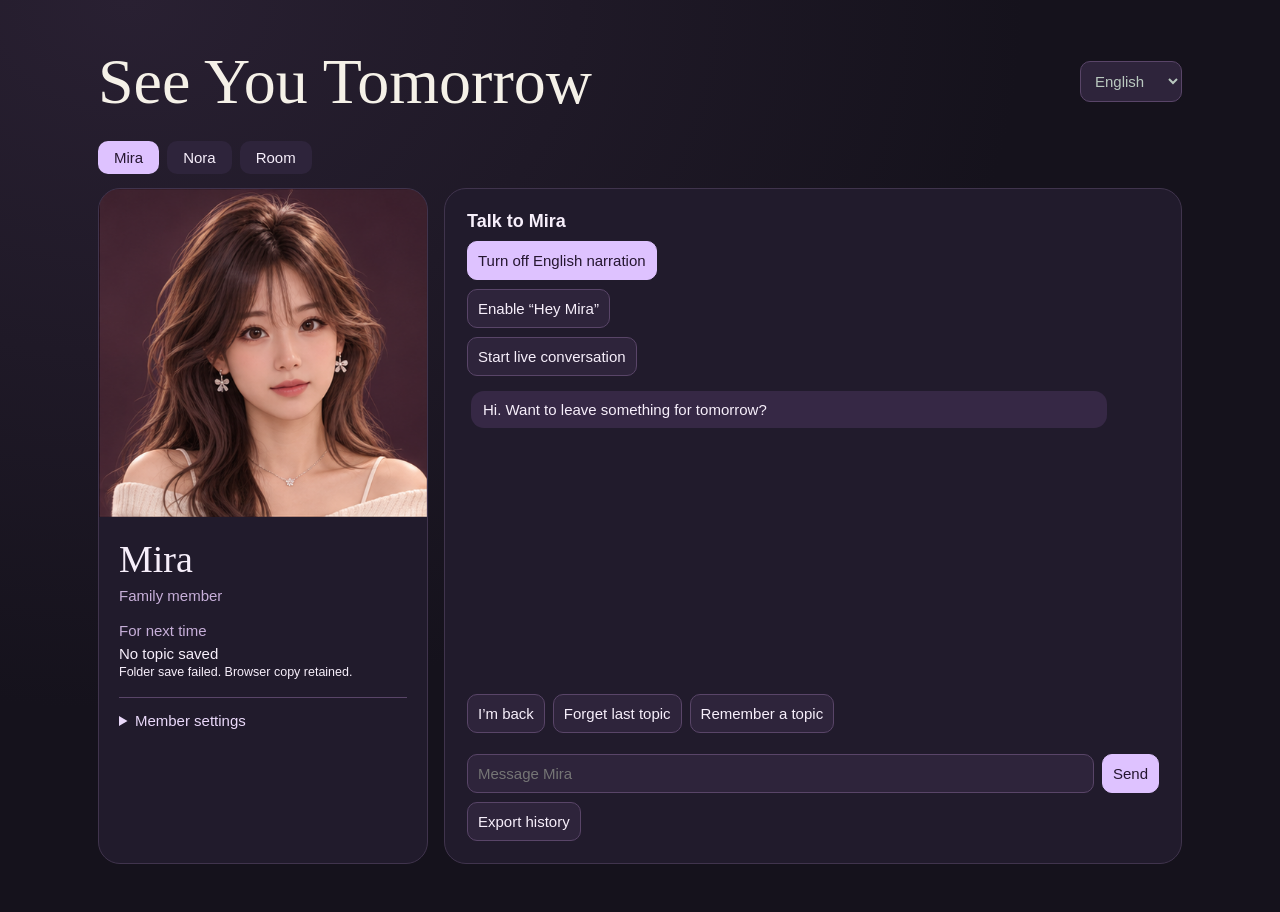
==== index.html @ c9f09093 "feat: publish See You Tomorrow" ====
<!doctype html>
<html lang="en">
<head>
<meta charset="utf-8">
<meta name="viewport" content="width=device-width, initial-scale=1">
<title>See You Tomorrow</title>
<script>
if (location.protocol === 'file:') location.replace('http://127.0.0.1:3081/');
</script>
<style>
*{box-sizing:border-box}
body{margin:0;background:#14191a;color:#f5f1e8;font:15px Inter,"Microsoft YaHei",sans-serif}
main{max-width:1400px;margin:auto;padding:clamp(18px,4vw,56px)}
header{display:flex;align-items:center;justify-content:space-between;gap:12px;flex-wrap:wrap;margin-bottom:26px;color:#b9c8bf}
h1{font:52px/1 "Instrument Serif",Georgia,serif;color:#f5f1e8;margin:0}
.layout{display:grid;grid-template-columns:minmax(0,1fr) minmax(290px,340px);gap:20px}
section,aside{min-width:0;background:#1d2525;border:1px solid #34413d;border-radius:20px;overflow:hidden}
video{display:block;width:100%;aspect-ratio:16/9;background:#101414}
.controls{padding:18px;display:flex;gap:10px;align-items:center;flex-wrap:wrap}
#scenes{display:grid;grid-template-columns:repeat(auto-fit,minmax(88px,1fr));gap:8px;padding:0 18px 18px}
button,input,select{font:inherit;border:1px solid #526359;border-radius:10px;padding:10px;color:inherit;background:#273531}
button{cursor:pointer}button:hover{background:#384a42}
button[aria-pressed=true],form button{background:#c9e6c8;color:#14211a;border-color:#c9e6c8}
button:disabled{opacity:.5;cursor:default}
aside{display:flex;flex-direction:column;padding:18px}
h2{font-size:18px;margin:0}
#messages{height:clamp(200px,32vw,420px);overflow:auto;display:flex;flex-direction:column;gap:12px;margin:16px 0;padding:0 4px}
.message{margin:0;max-width:93%;padding:10px 12px;background:#293732;border-radius:13px;overflow-wrap:anywhere}
.mine{align-self:flex-end;background:#c9e6c8;color:#14211a}
.suggestions,form{display:flex;gap:8px;flex-wrap:wrap}
form{flex-wrap:nowrap;margin-top:12px}input{width:100%;min-width:0}form button{white-space:nowrap}
#caption{margin-left:auto;color:#c3d2c9}
@media(max-width:820px){.layout{grid-template-columns:1fr}}

body{background:radial-gradient(ellipse at 10% 0,#292032,transparent 55%),#15121c;color:#f7effb}
main{max-width:1180px;padding:clamp(18px,4vw,48px)}
h1{font:clamp(36px,6vw,64px)/1.05 "Instrument Serif",Georgia,serif}
.layout{grid-template-columns:minmax(230px,330px) minmax(0,1fr);gap:16px}
section,aside{background:#211b2c;border-color:#40344d;border-radius:22px}
.portrait{display:flex;flex-direction:column}
.portrait img{display:block;width:100%;aspect-ratio:4/5;object-fit:cover;object-position:center 35%}
.portrait-info{padding:20px}.portrait-info h2{font:38px Georgia,serif;margin:0 0 14px}
.portrait-info label{color:#c7afd9}.portrait-info p{overflow-wrap:anywhere;margin:6px 0 0}
aside{padding:22px;gap:9px}
button,input,select{background:#2e243b;border-color:#594568}
button:hover{background:#49385d}
button[aria-pressed=true],form button,.mine{background:#dec2ff;color:#251630;border-color:#dec2ff}
.message:not(.mine){background:#362845}
#messages{height:clamp(220px,32vh,390px);margin:6px 0}
aside>button{align-self:flex-start}
aside span:empty{display:none}
@media(max-width:740px){.layout{grid-template-columns:1fr}.portrait{display:grid;grid-template-columns:110px 1fr}.portrait img{height:100%;max-height:155px}.portrait-info h2{font-size:30px}}

.portrait-info details{margin-top:18px;border-top:1px solid #594568;padding-top:14px}
summary{cursor:pointer;color:#ead9fa}
#member-form{display:grid;gap:8px}
#member-form label{display:grid;gap:4px}
#member-form button{justify-self:start}
#member-role{margin:-8px 0 18px;color:#c7afd9}
#export-history{align-self:flex-start}
.reply-audio{display:block;margin-top:8px;font-size:.82rem;padding:5px 10px}
#members{display:flex;gap:8px;margin-bottom:14px}#members a{color:#f7effb;padding:8px 16px;border-radius:10px;background:#2e243b;text-decoration:none}#members a[aria-current]{background:#dec2ff;color:#251630}.member-initial{display:grid;place-items:center;min-height:130px;aspect-ratio:4/5;font:90px Georgia,serif;background:#503649;color:#efd2e3}#member-expression{width:100%;aspect-ratio:1;background:#503649 url(/member-expressions.png) no-repeat;background-size:400% 200%;transition:opacity .15s ease} @media(max-width:740px){#member-expression{align-self:start}}[hidden]{display:none!important}.portrait fieldset{margin:14px 0 6px;border:1px solid #594568;border-radius:8px}.portrait fieldset button{margin:4px}</style>
</head>
<body>
<main>
<header><h1>See You Tomorrow</h1><select id="language" aria-label="Language / 语言 / 言語"><option value="en">English</option><option value="zh-CN">简体中文</option><option value="ja">日本語</option></select></header>
<nav id="members" aria-label="Family members"><a href="/">Mira</a><a href="/?member=nora">Nora</a><a href="/?member=room">Room</a></nav>
<div class="layout">
<section class="portrait" aria-label="Mira"><div id="member-expression" role="img"></div><div class="portrait-info"><h2 id="member-name">Mira</h2><p id="member-role"></p><label>下次聊</label><p id="saved-topic"></p><small id="disk-status" role="status"></small>
<details><summary>成员设定</summary>
<form id="member-form"><label><span>名字</span><input name="name" required maxlength="32"></label>
<label><span>关系</span><input name="relationship" required maxlength="60"></label>
<label><span>性格</span><input name="personality" required maxlength="240"></label>
<label for="voice-choice">英文声音</label>
<select id="voice-choice" name="voice"></select>
<button id="voice-preview" type="button">试听</button>
<button>保存成员</button><output id="member-status"></output></form></details></div></section>
<aside>
<h2>和 Mira 对话</h2>
<button id="speech" type="button" aria-pressed="false">开启英文朗读</button>
<span id="speech-status" role="status"></span>
<button id="wake" type="button" aria-pressed="false">开启 Hey Mira 唤醒</button>
<button id="live" type="button" aria-pressed="false">开始实时对话</button>
<span id="wake-status" role="status"></span>
<div id="messages" role="log" aria-label="对话记录"></div>
<div class="suggestions"><button type="button">我回来了</button><button type="button">忘掉上次的事</button><button type="button">记住一件事</button></div>
<form id="chat-form"><input aria-label="消息" placeholder="给 Mira 发消息" maxlength="300" required><button>发送</button></form>
<button id="export-history" type="button">导出记录</button>
</aside>
</div>
</main>
<script type="module">
const translations = {
  "播放回复":["Play reply","播放回复","返信を再生"],
  "浏览器阻止了自动播放，请点击播放回复。":["Couldn't autoplay. Click Play reply to hear Mira.","浏览器阻止了自动播放，请点击播放回复。","自動再生できませんでした。「返信を再生」を押してください。"],

  "正在合成语音…":["Generating voice…","正在合成语音…","音声を生成中…"],
  "Mira 正在说话":["Mira is speaking","Mira 正在说话","Mira が話しています"],
  "正在连接麦克风…":["Opening microphone…","正在连接麦克风…","マイクに接続中…"],

  "开始实时对话":["Start live conversation","开始实时对话","ライブ会話を開始"],
  "结束实时对话":["End live conversation","结束实时对话","ライブ会話を終了"],
  "正在听，请说英语":["Listening. Speak in English.","正在听，请说英语","英語で話してください"],
  "Mira 正在回应…":["Mira is replying…","Mira 正在回应…","Mira が返答中…"],

  "成员设定":["Member settings","成员设定","メンバー設定"],
  "名字":["Name","名字","名前"],
  "关系":["Relationship","关系","関係"],
  "性格":["Personality","性格","性格"],
  "保存成员":["Save member","保存成员","保存する"],
  "已保存":["Saved","已保存","保存しました"],
  "导出记录":["Export history","导出记录","履歴をエクスポート"],
  "家人":["Family member","家人","家族"],

"下次聊": ["For next time","下次聊","次に話すこと"],
"暂无话题": ["No topic saved","暂无话题","保存した話題はありません"],
"记住一件事": ["Remember a topic","记住一件事","話題を覚えて"],
"What would you like me to ask about next time?": ["What would you like me to ask about next time?","下次想让我问起什么？","次に会ったとき、何を聞いてほしい？"],
"Hi. Want to leave something for tomorrow?": ["Hi. Want to leave something for tomorrow?","嗨，想留一件事明天聊吗？","こんにちは。明日話したいことはある？"],
"I can save a topic and check in about it when you come back.": ["I can save a topic and check in about it when you come back.","我可以记住一件事，等你回来再问你进展。","話題を覚えておいて、次に会ったときにその後を聞けるよ。"],
  "忘掉上次的事": ["Forget last topic", "忘掉上次的事", "前回の話を忘れる"],
  "Mira, ask me about one thing next time.": ["Mira, ask me about one thing next time.", "Mira，下次问我一件事。", "Mira、次にこの話を聞いてね。"],
  "Hi. Want to leave something for tomorrow?": ["Hi. Want to leave something for tomorrow?", "回来啦。下次见面时，你想让我问起什么？", "おかえり。次に会ったとき、何の話を聞いてほしい？"],
  "I’ll ask you about that next time.": ["I’ll ask you about that next time.", "好，下次见面我会问起这件事。", "わかった。次にその話を聞くね。"],
  "I’ve cleared the last topic.": ["I’ve cleared the last topic.", "我已经清除了上次的话题。", "前回の話を消したよ。"],
  "I’m glad to hear that. What went well?": ["I’m glad to hear that. What went well?", "太好了。哪一部分最顺利？", "それはよかった。何がうまくいった？"],
  "Sounds like it was a rough one. What happened?": ["Sounds like it was a rough one. What happened?", "听起来不太顺利。发生什么了？", "大変だったみたいだね。何があったの？"],
  "Thanks for telling me. Do you want me to ask about something else next time?": ["Thanks for telling me. Do you want me to ask about something else next time?", "谢谢你告诉我。下次要不要换件事聊？", "話してくれてありがとう。次は別のことを聞こうか？"],
  "本地互动": [
    "Local mode",
    "本地互动",
    "ローカルモード"
  ],
  "场景播放": [
    "Scene playback",
    "场景播放",
    "シーン再生"
  ],
  "角色视频": [
    "Character video",
    "角色视频",
    "キャラクター映像"
  ],
  "上一段": [
    "Previous",
    "上一段",
    "前へ"
  ],
  "下一段": [
    "Next",
    "下一段",
    "次へ"
  ],
  "每 5 分钟换场景": [
    "Rotate every 5 min",
    "每 5 分钟换场景",
    "5分ごとに切り替え"
  ],
  "开启视频原声": [
    "Unmute video",
    "开启视频原声",
    "動画の音声をオン"
  ],
  "关闭视频原声": [
    "Mute video",
    "关闭视频原声",
    "動画の音声をオフ"
  ],
  "正在读取视频…": [
    "Loading videos…",
    "正在读取视频…",
    "動画を読み込み中…"
  ],
  "选择场景": [
    "Choose a scene",
    "选择场景",
    "シーン選択"
  ],
  "和 Mira 对话": [
    "Talk to Mira",
    "和 Mira 对话",
    "Mira と話す"
  ],
  "开启英文朗读": [
    "Turn on English narration",
    "开启英文朗读",
    "英語読み上げをオン"
  ],
  "关闭英文朗读": [
    "Turn off English narration",
    "关闭英文朗读",
    "英語読み上げをオフ"
  ],
  "英文声音": [
    "English voice",
    "英文声音",
    "英語の音声"
  ],
  "试听": [
    "Preview voice",
    "试听",
    "試聴"
  ],
  "正在读取本机声音…": [
    "Loading local voices…",
    "正在读取本机声音…",
    "端末の音声を読み込み中…"
  ],
  "未找到本机英文语音": [
    "No local English voices",
    "未找到本机英文语音",
    "端末に英語音声がありません"
  ],
  "开启 Hey Mira 唤醒": [
    "Enable “Hey Mira”",
    "开启 Hey Mira 唤醒",
    "「Hey Mira」を有効にする"
  ],
  "关闭语音唤醒": [
    "Turn off wake word",
    "关闭语音唤醒",
    "ウェイクワードを無効にする"
  ],
  "对话记录": [
    "Conversation",
    "对话记录",
    "会話履歴"
  ],
  "我回来了": [
    "I’m back",
    "我回来了",
    "ただいま"
  ],
  "换个场景": [
    "Change scene",
    "换个场景",
    "シーンを変える"
  ],
  "暂停画面": [
    "Pause video",
    "暂停画面",
    "動画を一時停止"
  ],
  "消息": [
    "Message",
    "消息",
    "メッセージ"
  ],
  "给 Mira 发消息": [
    "Message Mira",
    "给 Mira 发消息",
    "Mira にメッセージ"
  ],
  "发送": [
    "Send",
    "发送",
    "送信"
  ],
  "浏览器未找到本机英文语音，请在 Windows 设置中添加英文语音后刷新。": [
    "Add an English voice in Windows Settings, then refresh.",
    "浏览器未找到本机英文语音，请在 Windows 设置中添加英文语音后刷新。",
    "Windows の設定で英語音声を追加し、再読み込みしてください。"
  ],
  "朗读失败，请检查 Windows 语音和浏览器声音。": [
    "Speech playback failed. Check your Windows voice and browser volume.",
    "朗读失败，请检查 Windows 语音和浏览器声音。",
    "読み上げに失敗しました。Windows の音声設定とブラウザーの音量を確認してください。"
  ],
  "此浏览器不支持本机语音朗读。": [
    "This browser does not support local narration.",
    "此浏览器不支持本机语音朗读。",
    "このブラウザーは端末での読み上げに対応していません。"
  ],
  "麦克风已关闭": [
    "Microphone off",
    "麦克风已关闭",
    "マイクはオフです"
  ],
  "此浏览器不支持离线识别。请用支持本机识别的 Chrome 打开。": [
    "Offline recognition is unavailable. Try Chrome with on-device recognition support.",
    "此浏览器不支持离线识别。请用支持本机识别的 Chrome 打开。",
    "オフライン認識に対応した Chrome で開いてください。"
  ],
  "此浏览器无法在本机识别。": [
    "On-device recognition is unavailable.",
    "此浏览器无法在本机识别。",
    "端末での音声認識は利用できません。"
  ],
  "正在检查英文识别语言包…": [
    "Checking the English recognition pack…",
    "正在检查英文识别语言包…",
    "英語認識パックを確認中…"
  ],
  "此浏览器无法安装本机英文识别语言包。": [
    "The English recognition pack is unavailable.",
    "此浏览器无法安装本机英文识别语言包。",
    "英語認識パックを利用できません。"
  ],
  "正在安装英文识别语言包…": [
    "Installing the English recognition pack…",
    "正在安装英文识别语言包…",
    "英語認識パックをインストール中…"
  ],
  "语言包安装失败，请重试。": [
    "Language pack installation failed. Try again.",
    "语言包安装失败，请重试。",
    "言語パックのインストールに失敗しました。再試行してください。"
  ],
  "Mira 在听，请在 8 秒内说出指令。": [
    "Mira is listening. Say a command within 8 seconds.",
    "Mira 在听，请在 8 秒内说出指令。",
    "8秒以内に指示を話してください。"
  ],
  "正在等待「Hey Mira」": [
    "Listening for “Hey Mira”",
    "正在等待「Hey Mira」",
    "「Hey Mira」を待っています"
  ],
  "请允许此页面使用麦克风。": [
    "Allow microphone access for this page.",
    "请允许此页面使用麦克风。",
    "このページのマイク使用を許可してください。"
  ],
  "麦克风连接中断，请重新开启。": [
    "Microphone disconnected. Enable it again.",
    "麦克风连接中断，请重新开启。",
    "マイクの接続が切れました。再度有効にしてください。"
  ],
  "试说「Hey Mira, I am back」": [
    "Try “Hey Mira, I am back”",
    "试说「Hey Mira, I am back」",
    "「Hey Mira, I am back」と話してください"
  ],
  "视频无法播放": [
    "Video playback failed",
    "视频无法播放",
    "動画を再生できません"
  ],
  "未找到 MP4": [
    "No MP4 videos found",
    "未找到 MP4",
    "MP4 動画が見つかりません"
  ],
  "无法读取本地视频列表": [
    "Could not load the local videos",
    "无法读取本地视频列表",
    "ローカル動画の一覧を読み込めません"
  ],
  "Sure. I will change the scene every five minutes.": [
    "Sure. I will change the scene every five minutes.",
    "好，我每五分钟换一次场景。",
    "わかった。5分ごとにシーンを変えるね。"
  ],
  "Sure. Let us stay here for now.": [
    "Sure. Let us stay here for now.",
    "好，我们先留在这里。",
    "しばらくここにいようね。"
  ],
  "There are no scenes to play yet.": [
    "There are no scenes to play yet.",
    "还没有可播放的场景。",
    "まだ再生できるシーンがないよ。"
  ],
  "Paused. Let me know when you want to keep watching.": [
    "Paused. Let me know when you want to keep watching.",
    "暂停了。想继续时告诉我。",
    "一時停止したよ。続きを見たくなったら教えてね。"
  ],
  "I could not play this scene.": [
    "I could not play this scene.",
    "这个场景无法播放。",
    "このシーンを再生できなかったよ。"
  ],
  "Playing this scene again.": [
    "Playing this scene again.",
    "继续播放这个场景。",
    "続きを再生するね。"
  ],
  "No scenes have loaded yet.": [
    "No scenes have loaded yet.",
    "还没有载入场景。",
    "まだシーンが読み込まれていないよ。"
  ],
  "Welcome back. Want to stay here a while or change the scene?": [
    "Welcome back. Want to stay here a while or change the scene?",
    "欢迎回来。想在这里待一会儿，还是换个场景？",
    "おかえり。ここで少し過ごす？ それともシーンを変える？"
  ],
  "Hi, I am Mira. Which scene would you like to see?": [
    "Hi, I am Mira. Which scene would you like to see?",
    "嗨，我是 Mira。想看哪个场景？",
    "こんにちは、Mira です。どのシーンが見たい？"
  ]
};
const language = document.querySelector('#language');
const locales = ['en', 'zh-CN', 'ja'];
const labels = new Map();
let locale = localStorage.getItem('tomorrow.locale');
if (!locales.includes(locale)) locale = 'en';

const selectedMember = new URLSearchParams(location.search).get('member');
const memberId = ['nora','room'].includes(selectedMember) ? selectedMember : 'mira';
const inRoom = memberId === 'room';
const memberKey = key => memberId === 'mira' ? key : key + '.' + memberId;
const topicStorageKey = memberKey('tomorrow.returnTopic');
let awaitingTopic = false;


function translate(text) {
  const recalled = /^Welcome home\. How did this go\? (.+)$/s.exec(text);
  if (recalled) return {
    en: 'Welcome home. How did this go? ',
    'zh-CN': '回来啦。上次你提到这件事，后来怎么样了？',
    ja: 'おかえり。前に話してくれたこと、その後どうだった？ '
  }[locale] + recalled[1];
  const choice = locales.indexOf(locale);
  const scene = /^场景 (.+)$/.exec(text);
  if (scene) return ['Scene ', '场景 ', 'シーン '][choice] + scene[1];
  const switched = /^Sure\. Switching to scene (\d+)\.$/.exec(text);
  if (switched) return ['Sure. Switching to scene $1.', '好，切到场景 $1。', 'シーン $1 に切り替えるね。'][choice].replace('$1', switched[1]);
  const range = /^You can choose a scene from 1 to (\d+)\.$/.exec(text);
  if (range) return ['You can choose a scene from 1 to $1.', '可以选 1 到 $1 号场景。', '1 から $1 のシーンを選べるよ。'][choice].replace('$1', range[1]);
  const error = /^本机语音识别已停止（(.+)）。$/.exec(text);
  if (error) return ['On-device recognition stopped ($1).', '本机语音识别已停止（$1）。', '端末での音声認識が停止しました（$1）。'][choice].replace('$1', error[1]);
  const translated = translations[text]?.[choice];
  return translated ? translated.replaceAll("Mira", document.querySelector("#member-name").textContent) : text;
}

function label(element, text) {
  labels.set(element, text);
  element.textContent = translate(text);
}

const attributes = [];
for (const element of document.querySelectorAll('header span, h2, button, label:not(:has(input)), #member-form label span, summary, #voice-choice option, #caption')) {
  if (element.id === 'language') continue;
  if (element.closest('.suggestions') && element.tagName === 'BUTTON') element.dataset.command = element.textContent;
  label(element, element.textContent);
}
for (const element of document.querySelectorAll('[aria-label], [placeholder]')) {
  for (const name of ['aria-label', 'placeholder']) {
    if (element.hasAttribute(name)) attributes.push([element, name, element.getAttribute(name)]);
  }
}

function renderLanguage() {
  document.documentElement.lang = language.value = locale;
  document.title = 'See You Tomorrow';
  for (const [element, text] of labels) element.textContent = translate(text);
  for (const [element, name, text] of attributes) element.setAttribute(name, translate(text));
}
language.onchange = () => {
  locale = language.value;
  localStorage.setItem('tomorrow.locale', locale);
  renderLanguage();
  refreshVoices();
};
renderLanguage();


const messages = document.querySelector('#messages');
const input = document.querySelector('#chat-form input');
const speech = document.querySelector('#speech');
const speechStatus = document.querySelector('#speech-status');

let speakingEnabled = localStorage.getItem('tomorrow.narration') !== 'off';


const voiceChoice = document.querySelector('#voice-choice');
const voicePreview = document.querySelector('#voice-preview');
const voiceKey = 'tomorrow.kokoroVoice';
const voices = ['af_sky', 'af_heart', 'af_bella', 'af_nova', 'af_nicole', 'af_jessica', 'bf_alice', 'bf_emma', 'bf_isabella'];
const player = new Audio();
let audioContext;
let activeSource;
let playbackVersion = 0;
let replyQueue = Promise.resolve();
let queuedReplies = 0;
let queueVersion = 0;

function unlockAudio() {
  try {
    if (!window.AudioContext) return;
    audioContext ??= new AudioContext();
    if (audioContext.state !== "running") void audioContext.resume().catch(() => {});
  } catch { /* HTML audio remains available. */ }
}

function isPlaying() {
  return Boolean(activeSource) || !player.paused;
}
let speechRequest;
let audioUrl;

function refreshVoices() {
  const selected = voiceChoice.value;
  voiceChoice.replaceChildren(...voices.map(voice => new Option(voice, voice)));
  voiceChoice.value = voices.includes(selected) ? selected : member.voice;
}

function stopSpeech() {
  playbackVersion++;
  if (activeSource) {
    activeSource.onended = null;
    activeSource.stop();
    activeSource.disconnect();
    activeSource = undefined;
  }
  speechRequest?.abort();
  speechRequest = undefined;
  player.pause();
  player.removeAttribute('src');
  if (audioUrl) URL.revokeObjectURL(audioUrl);
  audioUrl = undefined;
}
player.onended = () => {
  stopSpeech();
  label(speechStatus, '');
};
player.onerror = () => label(speechStatus, 'Audio playback failed. Try Preview voice.');
voicePreview.onclick = () => {
  unlockAudio();
  return readReply('Hi, I am ' + member.name + '. How does this voice sound?', true);
};

function cancelQueuedReplies() {
  queueVersion++;
}

function queueReply(text, bubble, speaker = member, mood = 'neutral') {
  if (!speakingEnabled && !liveMode) {
    showExpression(mood, speaker);
    return;
  }
  const delivery = {speaker:{...speaker}, mood};
  const version = queueVersion;
  queuedReplies++;
  replyQueue = replyQueue.then(async () => {
    while (version === queueVersion && (isPlaying() || speechRequest)) {
      await new Promise(resolve => setTimeout(resolve, 75));
    }
    if (version === queueVersion) await readReply(text, false, bubble, delivery);
  }).catch(error => label(speechStatus, error.message)).finally(() => { queuedReplies--; });
}

function speechText(text) {
  return text
    .replace(/\[\s*(?:mood\s*:\s*)?(?:neutral|happy|concerned|upset|sad|angry|excited)\s*\]|<(?:neutral|happy|concerned|upset|sad|angry|excited)>/gi, '')
    .replace(/\b(?:smiling face with smiling eyes|grinning face with smiling eyes|face with tears of joy|slightly smiling face)\b/gi, '')
    .replace(/\p{RGI_Emoji}/gv, '')
    .replace(/\p{Extended_Pictographic}|\p{Emoji_Modifier}|[\uFE0E\uFE0F\u200D]/gu, '')
    .replace(/\s+([,.!?;:])/g, '$1')
    .trim();
}

async function readReply(text, preview = false, bubble, delivery = {speaker:member, mood:'neutral'}) {
  if (!speakingEnabled && !preview && !liveMode) return;
  text = speechText(text);
  if (!text) {
    if (bubble) showExpression(delivery.mood, delivery.speaker);
    return;
  }
  stopSpeech();
  const current = new AbortController();
  speechRequest = current;
  try {
    if (/[\u3040-\u30ff\u3400-\u9fff]/.test(text)) {
      label(speechStatus, 'Kokoro preview currently supports English replies.');
      return;
    }
    label(speechStatus, '正在合成语音…');
    const response = await fetch('/speech', {
      method:'POST', headers:{'Content-Type':'application/json'},
      body:JSON.stringify({text:text.slice(0, 1200), voice:preview ? voiceChoice.value : delivery.speaker.voice}), signal:current.signal
    });
    if (!response.ok) throw Error(await response.text());
    const audio = await response.blob();
    if (current.signal.aborted) return;
    if (bubble) {
      const replay = document.createElement('button');
      replay.type = 'button';
      replay.className = 'reply-audio';
      label(replay, '播放回复');
      replay.onclick = () => {
        unlockAudio();
        stopSpeech();
        void playAudio(audio, delivery).catch(error => label(speechStatus, error.message));
      };
      bubble.after(replay);
      messages.scrollTop = messages.scrollHeight;
    }
    await playAudio(audio, delivery);
  } catch (error) {
    if (!current.signal.aborted) label(speechStatus, error.name === 'NotAllowedError' && bubble ? '浏览器阻止了自动播放，请点击播放回复。' : error.message);
  } finally {
    if (speechRequest === current) speechRequest = undefined;
  }
}

async function playAudio(audio, {speaker, mood}) {
  const version = playbackVersion;
  const showSpeaker = () => {
    if (version !== playbackVersion) return;
    showExpression(mood, speaker);
    label(speechStatus, speaker.name + ' is speaking.');
  };
  if (audioContext?.state === 'running') {
    const buffer = await audioContext.decodeAudioData(await audio.arrayBuffer());
    if (version !== playbackVersion) return;
    const source = audioContext.createBufferSource();
    source.buffer = buffer;
    source.connect(audioContext.destination);
    source.onended = () => {
      source.disconnect();
      if (activeSource !== source) return;
      activeSource = undefined;
      label(speechStatus, '');
    };
    source.start();
    activeSource = source;
    showSpeaker();
    return;
  }
  audioUrl = URL.createObjectURL(audio);
  player.src = audioUrl;
  await player.play();
  showSpeaker();
}

speech.disabled = false;
function renderNarration() {
  speech.setAttribute('aria-pressed', String(speakingEnabled));
  label(speech, speakingEnabled ? '关闭英文朗读' : '开启英文朗读');
}
renderNarration();
speech.onclick = () => {
  speakingEnabled = !speakingEnabled;
  localStorage.setItem('tomorrow.narration', speakingEnabled ? 'on' : 'off');
  renderNarration();
  if (speakingEnabled) {
    unlockAudio();
    readReply('Hi, I am ' + member.name + '. You can hear my replies now.');
  }
  else {
    cancelQueuedReplies();
    stopSpeech();
    label(speechStatus, '');
  }
};
window.addEventListener('pagehide', stopSpeech);




const memberForm = document.querySelector('#member-form');
const profileKey = memberKey('tomorrow.member');
const historyKey = memberKey('tomorrow.familyHistory');
function load(key, fallback) {
  try { return JSON.parse(localStorage.getItem(key)) ?? fallback; }
  catch { return fallback; }
}
let diskMember;
try {
  const response = await fetch('/members/' + memberId, {signal:AbortSignal.timeout(3000)});
  if (!response.ok) throw Error('Member folder unavailable');
  diskMember = await response.json();
} catch {
  document.querySelector('#disk-status').textContent = 'Member folder unavailable';
}
if (diskMember?.resetId && localStorage.getItem(memberKey('tomorrow.resetId')) !== diskMember.resetId) {
  localStorage.removeItem(historyKey);
  localStorage.removeItem(topicStorageKey);
  localStorage.setItem(memberKey('tomorrow.resetId'), diskMember.resetId);
}
let member = load(profileKey, diskMember?.profile ?? ( memberId === 'nora' ? {name:'Nora',relationship:'家人',personality:'Energetic, direct, and curious. Offer one practical next step.',voice:'af_heart'} : {name:'Mira', relationship:'家人', personality:'Warm, attentive, and practical. Ask one specific follow-up when it fits.'}));
function updateMiraVoice(profile) {
  if (profile.voiceRevision === 1) return profile;
  return {...profile, voice:profile.voice && profile.voice !== 'bf_alice' ? profile.voice : 'af_sky', voiceRevision:1};
}
const previousVoice = localStorage.getItem(voiceKey);
if (!voices.includes(member.voice)) {
  member.voice = voices.includes(previousVoice) ? previousVoice : 'bf_alice';
}
if (memberId === 'mira') {
  member = updateMiraVoice(member);
}
const history = load(historyKey, diskMember?.history ?? []);
if (!localStorage.getItem(profileKey) && !localStorage.getItem(historyKey) && diskMember?.topic) {
  localStorage.setItem(topicStorageKey, diskMember.topic);
}
if (memberId === 'mira') localStorage.setItem(profileKey, JSON.stringify(member));
let diskQueue = Promise.resolve();
function saveMember() {
  const body = JSON.stringify({profile:member, history, topic:localStorage.getItem(topicStorageKey), resetId:diskMember?.resetId});
  diskQueue = diskQueue.then(async () => {
    const response = await fetch('/members/' + memberId, {
      method:'PUT', headers:{'Content-Type':'application/json'}, body, keepalive: body.length < 16000
    });
    if (response.status === 409) {
      document.querySelector('#disk-status').textContent = 'History was cleared. Refresh this tab.';
      return;
    }
    if (!response.ok) throw Error('Member folder write failed.');
    document.querySelector('#disk-status').textContent = 'Saved to member folder';
  }).catch(() => {
    document.querySelector('#disk-status').textContent = 'Folder save failed. Browser copy retained.';
  });
}

const memberLinks = document.querySelectorAll("#members a");
memberLinks[0].textContent = load("tomorrow.member", {}) .name || "Mira";
memberLinks[1].textContent = load("tomorrow.member.nora", {}).name || "Nora";
const activeLink = memberLinks[inRoom ? 2 : memberId === "nora" ? 1 : 0];
activeLink.setAttribute("aria-current", "page");
const portrait = document.querySelector(".portrait");
const expression = document.querySelector('#member-expression');
const guests = [];
const roomProfiles = inRoom ? await Promise.all(['mira','nora'].map(async id => {
  const stored = load(id === 'mira' ? 'tomorrow.member' : 'tomorrow.member.nora', null);
  let saved;
  try {
    const response = await fetch('/members/' + id, {signal:AbortSignal.timeout(2500)});
    if (response.ok) saved = (await response.json())?.profile;
  } catch {}
  const fallback = id === 'mira'
    ? {name:'Mira',personality:'Warm, attentive, and practical.',voice:'bf_alice'}
    : {name:'Nora',personality:'Energetic, direct, and curious.',voice:'af_heart'};
  const profile = {...fallback, ...saved, ...stored, id};
  return id === 'mira' ? updateMiraVoice(profile) : profile;
})) : [];
const expressions = ['neutral','happy','concerned','upset'];
function showExpression(mood, speaker = member) {
  const column = Math.max(0, expressions.indexOf(mood));
  expression.style.backgroundPosition = (column * 100 / 3) + '% ' + ((speaker.id || memberId) === 'nora' ? '100%' : '0%');
  expression.setAttribute('aria-label', speaker.name + ', ' + expressions[column] + ' expression');
  if (inRoom) document.querySelector('#member-name').textContent = speaker.name;
}
function renderMember() {
  const name = document.querySelector('#member-name');
  labels.delete(name);
  name.textContent = activeLink.textContent = member.name;
  portrait.setAttribute("aria-label", member.name);
  showExpression('neutral');
  label(document.querySelector("aside h2"), "和 Mira 对话");
  renderLanguage();
  label(document.querySelector('#member-role'), member.relationship);
  refreshVoices();
  for (const key of ['name','relationship','personality','voice']) memberForm.elements.namedItem(key).value = member[key];
}
memberForm.onsubmit = event => {
  event.preventDefault();
  const fields = new FormData(memberForm);
  const updated = Object.fromEntries([...fields].map(([key,value]) => [key,value.trim()]));
  if (Object.values(updated).some(value => !value)) return;
  if (memberId === 'mira') updated.voiceRevision = 1;
  localStorage.setItem(profileKey, JSON.stringify(updated));
  member = updated;
  renderMember();
  label(document.querySelector('#member-status'), '已保存');
  saveMember();
};
function record(role, text, speaker = member) {
  history.push({speaker:role === 'user' ? 'User' : speaker.name, role, scene:inRoom ? 'room' : 'private', text, createdAt:new Date().toISOString()});
  localStorage.setItem(historyKey, JSON.stringify(history));
  saveMember();
}
document.querySelector('#export-history').onclick = () => {
  const url = URL.createObjectURL(new Blob([JSON.stringify({member, messages:history}, null, 2)], {type:'application/json'}));
  const link = document.createElement('a');
  link.href = url;
  link.download = 'see-you-tomorrow-history.json';
  link.click();
  setTimeout(() => URL.revokeObjectURL(url), 1000);
};
if (inRoom) {
  member.name = 'Room';
  activeLink.textContent = 'Room';
  portrait.setAttribute('aria-label', 'Room');
  document.querySelector('#member-name').textContent = 'Room';
  document.querySelector('#saved-topic').previousElementSibling.hidden = true;
  memberForm.closest('details').hidden = true;
  document.querySelector('aside h2').textContent = 'Room chat';
  labels.delete(document.querySelector('aside h2'));
  document.querySelector('form input[name="name"]').disabled = true;
  document.querySelector('#wake').hidden = true;
  document.querySelector('.suggestions:has([data-command])')?.setAttribute('hidden','');
  expression.hidden = true;
  document.querySelector('#saved-topic').hidden = true;
  document.querySelector('#chat-form input').placeholder = 'Message the room';
  const invites = document.createElement('fieldset');
  const title = document.createElement('legend');
  title.textContent = 'Invite members';
  invites.append(title);
  const state = document.createElement('p');
  state.textContent = 'The room is empty.';
  for (const profile of roomProfiles) {
    const button = document.createElement('button');
    button.type = 'button';
    button.textContent = 'Invite ' + profile.name;
    button.onclick = () => {
      const index = guests.indexOf(profile);
      if (index === -1) {
        guests.push(profile);
        button.textContent = 'Remove ' + profile.name;
      } else {
        guests.splice(index, 1);
        button.textContent = 'Invite ' + profile.name;
      }
      state.textContent = guests.length ? 'In the room: ' + guests.map(guest => guest.name).join(', ') : 'The room is empty.';
      expression.hidden = !guests.length;
      if (!guests.length) document.querySelector('#member-name').textContent = 'Room';
      else if (!isPlaying()) showExpression('neutral', guests[0]);
    };
    invites.append(button);
  }
  portrait.querySelector('.portrait-info').append(invites, state);
} else renderMember();

function say(text, mine = false, raw = false) {
  const bubble = document.createElement('p');
  bubble.className = mine ? 'message mine' : 'message';
  if (mine || raw) bubble.textContent = text; else label(bubble, text);
  messages.append(bubble);
  messages.scrollTop = messages.scrollHeight;
  return bubble;
}


function renderTopic() {
  const topic = localStorage.getItem(topicStorageKey);
  const field = document.querySelector('#saved-topic');
  if (topic) {
    labels.delete(field);
    field.textContent = topic;
  } else label(field, '暂无话题');
}

function reply(text) {
  text = text.trim();
  if (/^(?:remember a topic|记住一件事|話題を覚えて)[.!。]?$/i.test(text)) {
    awaitingTopic = true;
    return 'What would you like me to ask about next time?';
  }
  if (/^(?:hi|hello|i.m back|i am back)[.!]?$/i.test(text)) text = '我回来了';
  if (/^(?:forget last topic|忘掉上次的事|前回の話を忘れる)[.!。]?$/i.test(text.trim())) {
    localStorage.removeItem(topicStorageKey);
    awaitingTopic = false;
    return 'I’ve cleared the last topic.';
  }
  if (/^(?:回来啦|我回来了|到家了|到家|你好|嗨|ただいま|remember this)[.!。！]?$/i.test(text.trim())) {
    const topic = localStorage.getItem(topicStorageKey);

    awaitingTopic = false;
    return topic ? 'Welcome home. How did this go? ' + topic : 'Hi. Want to leave something for tomorrow?';
  }
  if (awaitingTopic || /^(?:remember |记住|覚えて[:：]?)\s*\S/i.test(text)) {
    const topic = text.trim().replace(/^(?:remember |记住[:：]?|覚えて[:：]?)\s*/i, '').trim().slice(0, 160);
    if (!topic) return 'Hi. Want to leave something for tomorrow?';
    localStorage.setItem(topicStorageKey, topic);
    awaitingTopic = false;
    return 'I’ll ask you about that next time.';
  }
  return null;
}


const turns = [];
let pendingTurns = 0;
let releasingModels = false;
let conversationQueue = Promise.resolve();

function converse(text) {
  text = text.trim();
  if (!text || releasingModels) return conversationQueue;
  if (inRoom && !guests.length) {
    label(speechStatus, 'Invite at least one member before chatting.');
    return conversationQueue;
  }
  const invited = [...guests];
  const userBubble = say(text, true);
  record('user', text);
  pendingTurns++;
  conversationQueue = conversationQueue.then(() => inRoom ? roomTurn(text, userBubble, invited) : answerTurn(text, userBubble))
    .catch(error => label(speechStatus, error.message))
    .finally(() => { pendingTurns--; });
  return conversationQueue;
}

async function roomTurn(text, anchor, invited) {
  let previous;
  for (const speaker of invited) {
    const result = await answerTurn(text, anchor, speaker, previous, invited);
    anchor = result.bubble;
    if (result.answer) previous = {name:speaker.name, text:result.answer};
  }
}

function parseReply(raw, name, complete = false) {
  let text = raw.trimStart();
  let mood = 'neutral';
  const prefix = name.toLowerCase() + ':';
  while (text) {
    const lower = text.toLowerCase();
    if (lower.startsWith(prefix)) {
      text = text.slice(prefix.length).trimStart();
      continue;
    }
    const tag = /^\[(neutral|happy|concerned|upset)\]\s*/i.exec(text);
    if (tag) {
      mood = tag[1].toLowerCase();
      text = text.slice(tag[0].length).trimStart();
      continue;
    }
    if (!complete && (prefix.startsWith(lower) || (text.startsWith('[') && !text.includes(']') && text.length < 16))) text = '';
    break;
  }
  return {text, mood};
}

async function answerTurn(text, userBubble, speaker = member, previous, invited = []) {
  const action = inRoom ? null : reply(text);
  renderTopic();
  if (action) {
    const actionMood = action.startsWith('Welcome home.') || action.startsWith('Hi.') ? 'happy' : 'neutral';
    const actionBubble = say(action);
    userBubble.after(actionBubble);
    record('assistant', action);
    if (!releasingModels) queueReply(action.startsWith('Welcome home. How did this go? ')
      ? 'Welcome home. How did the thing you mentioned last time go?' : action, actionBubble, member, actionMood);
    return;
  }

  const bubble = say('…');
  userBubble.after(bubble);
  labels.delete(bubble);
  let answer = '';
  let rawReply = '';
  let mood = 'neutral';
  try {
    const user = {role:'user', content:text};
    const room = inRoom ? {participants:invited.map(guest => guest.name), previous} : undefined;
    const response = await fetch('/chat', {
      method: 'POST', headers: { 'Content-Type': 'application/json' },
      body: JSON.stringify({ turns: [...turns.slice(-10), user], member:speaker, room, topic: localStorage.getItem(topicStorageKey) })
    });
    if (!response.ok) throw new Error(await response.text());
    let pending = '';
    let complete = false;
    for await (const chunk of response.body.pipeThrough(new TextDecoderStream())) {
      pending += chunk;
      const lines = pending.split('\n');
      pending = lines.pop();
      for (const line of lines) {
        if (!line.trim()) continue;
        const item = JSON.parse(line);
        if (item.error) throw new Error('Ollama could not generate a reply.');
        complete ||= item.done === true;
        rawReply += item.message?.content || '';
        const parsed = parseReply(rawReply, speaker.name, complete);
        answer = parsed.text;
        mood = parsed.mood;
        bubble.textContent = (inRoom ? speaker.name + ': ' : '') + (answer || '…');
        messages.scrollTop = messages.scrollHeight;
      }
    }
    if (!answer || !complete) throw new Error('The local model did not finish its reply.');
    turns.push(user, { role: 'assistant', content: ((inRoom ? speaker.name + ': ' : '') + answer).slice(0, 2000) });
    if (turns.length > 12) turns.splice(0, 2);
    answer = answer.trim();
    bubble.textContent = (inRoom ? speaker.name + ': ' : '') + answer;
    record('assistant', answer, speaker);
    if (!releasingModels) queueReply(answer, bubble, speaker, mood);
    return {bubble, answer};
  } catch (error) {
    bubble.textContent = answer ? answer + '\n' + error.message : error.message;
    return {bubble};
  }
}

const wake = document.querySelector('#wake');
const live = document.querySelector('#live');
let liveMode = false;
const wakeStatus = document.querySelector('#wake-status');
const Recognition = window.SpeechRecognition || window.webkitSpeechRecognition;
const languageOptions = { langs: ['en-US'], processLocally: true };
let listener;

function stopListening(message) {
  const current = listener;
  listener = undefined;
  if (liveMode) { cancelQueuedReplies(); stopSpeech(); }
  liveMode = false;
  live.setAttribute('aria-pressed', 'false');
  label(live, '开始实时对话');
  current?.abort();
  wake.setAttribute('aria-pressed', 'false');
  label(wake, '开启 Hey Mira 唤醒');
  label(wakeStatus, message);
}

async function startListening(handsFree) {
  if (listener) {
    const sameMode = handsFree === liveMode;
    stopListening('麦克风已关闭');
    if (sameMode) return;
  }
  wake.disabled = live.disabled = true;
  try {
    if (!Recognition?.available || !Recognition?.install) {
      label(wakeStatus, '此浏览器不支持离线识别。请用支持本机识别的 Chrome 打开。');
      return;
    }
    const recognizer = new Recognition();
    if (!('processLocally' in recognizer)) throw new Error('此浏览器无法在本机识别。');
    label(wakeStatus, '正在检查英文识别语言包…');
    const availability = await Recognition.available(languageOptions);
    if (availability !== 'available') {
      if (availability === 'unavailable') throw new Error('此浏览器无法安装本机英文识别语言包。');
      label(wakeStatus, '正在安装英文识别语言包…');
      if (!await Recognition.install(languageOptions)) throw new Error('语言包安装失败，请重试。');
    }
    recognizer.lang = 'en-US';
    recognizer.processLocally = true;
    recognizer.continuous = !handsFree;
    let responding = false;
    let awakeUntil = 0;
    recognizer.onresult = async event => {
      if (listener !== recognizer || queuedReplies || isPlaying()) return;
      for (let i = event.resultIndex; i < event.results.length; i++) {
        if (!event.results[i].isFinal) continue;
        const text = event.results[i][0].transcript.trim();
        if (handsFree) {
          if (!text || responding) return;
          responding = true;
          label(wakeStatus, 'Mira 正在回应…');
          try { await converse(text); }
          finally { responding = false; }
          return;
        }
        const phrase = (memberId === "nora" ? /^hey[\s,]+nora\b[\s,.!?:]*/i : /^hey[\s,]+(?:mira|meera)\b[\s,.!?:]*/i).exec(text);
        if (!phrase && Date.now() >= awakeUntil) continue;
        const command = phrase ? text.slice(phrase[0].length).trim() : text;
        if (!command) {
          awakeUntil = Date.now() + 8000;
          label(wakeStatus, 'Mira 在听，请在 8 秒内说出指令。');
          continue;
        }
        awakeUntil = 0;
        label(wakeStatus, '正在等待「Hey Mira」');
        converse(command);
      }
    };
    recognizer.onaudiostart = () => {
      if (listener === recognizer && handsFree) label(wakeStatus, '正在听，请说英语');
    };
    recognizer.onerror = event => {
      if (listener === recognizer && event.error !== 'no-speech') {
        stopListening(['not-allowed','service-not-allowed'].includes(event.error)
          ? '请允许此页面使用麦克风。'
          : '本机语音识别已停止（' + event.error + '）。');
      }
    };
    recognizer.onend = () => {
      if (listener !== recognizer) return;
      const resume = () => {
        if (listener !== recognizer) return;
        if (handsFree && (responding || pendingTurns || queuedReplies || speechRequest || isPlaying())) {
          setTimeout(resume, 200);
          return;
        }
        try {
          recognizer.start();
          if (handsFree) label(wakeStatus, '正在连接麦克风…');
        } catch { stopListening('麦克风连接中断，请重新开启。'); }
      };
      setTimeout(resume, 300);
    };
    listener = recognizer;
    liveMode = handsFree;
    recognizer.start();
    const activeButton = handsFree ? live : wake;
    activeButton.setAttribute('aria-pressed', 'true');
    label(activeButton, handsFree ? '结束实时对话' : '关闭语音唤醒');
    label(wakeStatus, handsFree ? '正在连接麦克风…' : '试说「Hey Mira, I am back」');
  } catch (error) {
    stopListening(error.message);
  } finally {
    wake.disabled = live.disabled = false;
  }
}
wake.onclick = () => { unlockAudio(); return startListening(false); };
live.onclick = async () => {
  if (!liveMode) {
    unlockAudio();
    return startListening(true);
  }
  releasingModels = true;
  stopListening('麦克风已关闭');
  live.disabled = wake.disabled = speech.disabled = voicePreview.disabled = true;
  const submit = document.querySelector('#chat-form button');
  submit.disabled = true;
  label(speechStatus, 'Releasing model memory…');
  try {
    await conversationQueue;
    await replyQueue;
    const response = await fetch('/models/release', {method:'POST'});
    if (!response.ok) throw Error(await response.text());
    label(speechStatus, 'Model memory released. Saved chats are still available.');
  } catch (error) {
    label(speechStatus, error.message);
  } finally {
    releasingModels = false;
    live.disabled = wake.disabled = speech.disabled = voicePreview.disabled = submit.disabled = false;
  }
};
window.addEventListener('pagehide', () => stopListening('麦克风已关闭'));
document.querySelector('#chat-form').onsubmit = event => {
  event.preventDefault();
  if (releasingModels) return;
  unlockAudio();
  converse(input.value);
  input.value = '';
};
for (const button of document.querySelectorAll('.suggestions button[data-command]:not(#voice-preview)')) {
  button.onclick = () => { unlockAudio(); return converse(translate(button.dataset.command)); };
}
renderTopic();
for (const item of history.slice(-80)) say(inRoom && item.role === 'assistant' ? item.speaker + ': ' + parseReply(item.text, item.speaker, true).text : item.text, item.role === 'user', item.role === 'user' || !translations[item.text]);
const returning = localStorage.getItem(topicStorageKey);
if (!inRoom) say(returning ? reply('我回来了') : 'Hi. Want to leave something for tomorrow?');
saveMember();
</script>
</body>
</html>
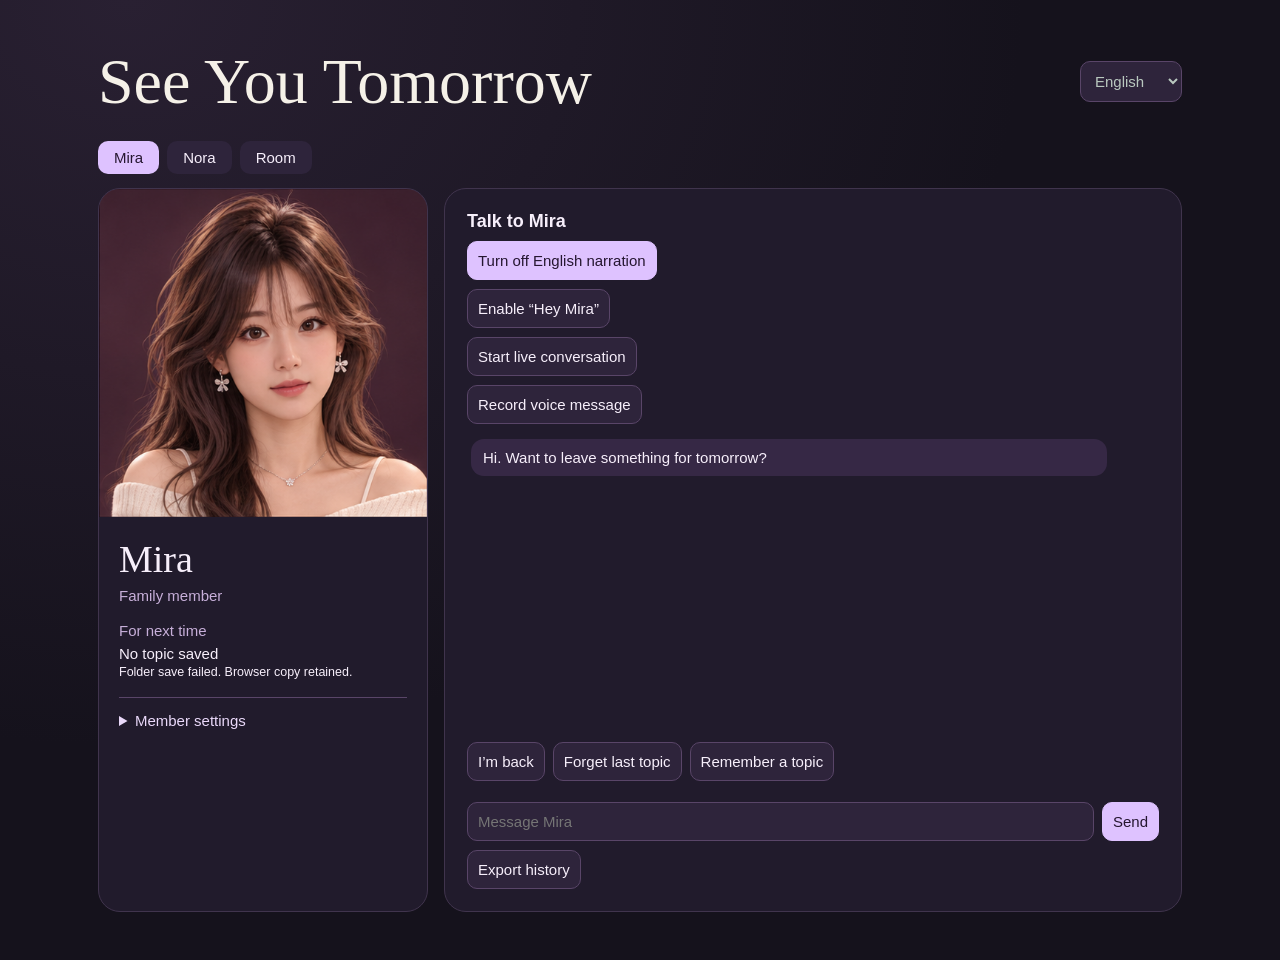
==== commit bd099d78: "feat: add Windows setup and local Whisper fallback" ====
--- a/index.html
+++ b/index.html
@@ -81,7 +81,9 @@
 <span id="speech-status" role="status"></span>
 <button id="wake" type="button" aria-pressed="false">开启 Hey Mira 唤醒</button>
 <button id="live" type="button" aria-pressed="false">开始实时对话</button>
+<button id="record-voice" type="button">Record voice message</button>
 <span id="wake-status" role="status"></span>
+<span id="record-status" role="status"></span>
 <div id="messages" role="log" aria-label="对话记录"></div>
 <div class="suggestions"><button type="button">我回来了</button><button type="button">忘掉上次的事</button><button type="button">记住一件事</button></div>
 <form id="chat-form"><input aria-label="消息" placeholder="给 Mira 发消息" maxlength="300" required><button>发送</button></form>
@@ -977,12 +979,78 @@
   }
 }
 
+const recordVoice = document.querySelector('#record-voice');
+const recordStatus = document.querySelector('#record-status');
+let voiceRecorder;
+recordVoice.onclick = async () => {
+  if (voiceRecorder?.state === 'recording') {
+    voiceRecorder.stop();
+    return;
+  }
+  unlockAudio();
+  if (!navigator.mediaDevices?.getUserMedia || !window.MediaRecorder) {
+    recordStatus.textContent = 'This browser cannot record audio. Try Chrome or Edge.';
+    return;
+  }
+  if (listener) stopListening('麦克风已关闭');
+  recordVoice.disabled = true;
+  let stream;
+  try {
+    stream = await navigator.mediaDevices.getUserMedia({audio:{echoCancellation:true}});
+    const recorder = new MediaRecorder(stream);
+    voiceRecorder = recorder;
+    const chunks = [];
+    recorder.ondataavailable = event => {if (event.data.size) chunks.push(event.data);};
+    const limit = setTimeout(() => {if (recorder.state === 'recording') recorder.stop();}, 20000);
+    recorder.onstop = async () => {
+      clearTimeout(limit);
+      stream.getTracks().forEach(track => track.stop());
+      voiceRecorder = undefined;
+      recordVoice.disabled = true;
+      recordVoice.textContent = 'Record voice message';
+      recordStatus.textContent = 'Transcribing locally…';
+      try {
+        const audio = new Blob(chunks, {type:recorder.mimeType});
+        const response = await fetch('/transcribe', {method:'POST', body:audio});
+        if (!response.ok) throw Error(await response.text());
+        const {text} = await response.json();
+        recordStatus.textContent = text.trim() ? '' : 'No speech detected. Try a short sentence.';
+        if (text.trim()) converse(text);
+      } catch (error) {
+        recordStatus.textContent = error.message;
+      } finally {
+        recordVoice.disabled = false;
+      }
+    };
+    recorder.start();
+    recordVoice.textContent = 'Send recording';
+    recordStatus.textContent = 'Recording. Speak, then click Send recording.';
+    recordVoice.disabled = false;
+  } catch (error) {
+    stream?.getTracks().forEach(track => track.stop());
+    recordStatus.textContent = error.message;
+    recordVoice.disabled = false;
+  }
+};
 const wake = document.querySelector('#wake');
 const live = document.querySelector('#live');
 let liveMode = false;
 const wakeStatus = document.querySelector('#wake-status');
 const Recognition = window.SpeechRecognition || window.webkitSpeechRecognition;
-const languageOptions = { langs: ['en-US'], processLocally: true };
+async function findLocalEnglish(recognition, onDownload) {
+  const downloadable = [];
+  for (const lang of ['en-US', 'en-GB', 'en-AU', 'en-CA']) {
+    const options = {langs:[lang], processLocally:true};
+    const status = await recognition.available(options);
+    if (status === 'available') return lang;
+    if (status === 'downloadable' || status === 'downloading') downloadable.push(options);
+  }
+  for (const options of downloadable) {
+    onDownload();
+    if (await recognition.install(options).catch(() => false)) return options.langs[0];
+  }
+  return null;
+}
 let listener;
 
 function stopListening(message) {
@@ -1013,13 +1081,11 @@
     const recognizer = new Recognition();
     if (!('processLocally' in recognizer)) throw new Error('此浏览器无法在本机识别。');
     label(wakeStatus, '正在检查英文识别语言包…');
-    const availability = await Recognition.available(languageOptions);
-    if (availability !== 'available') {
-      if (availability === 'unavailable') throw new Error('此浏览器无法安装本机英文识别语言包。');
+    const language = await findLocalEnglish(Recognition, () => {
       label(wakeStatus, '正在安装英文识别语言包…');
-      if (!await Recognition.install(languageOptions)) throw new Error('语言包安装失败，请重试。');
-    }
-    recognizer.lang = 'en-US';
+    });
+    if (!language) throw Error('Offline English speech recognition is unavailable here. Open http://127.0.0.1:3081/ directly in Google Chrome, or use Record voice message for local Whisper.');
+    recognizer.lang = language;
     recognizer.processLocally = true;
     recognizer.continuous = !handsFree;
     let responding = false;
